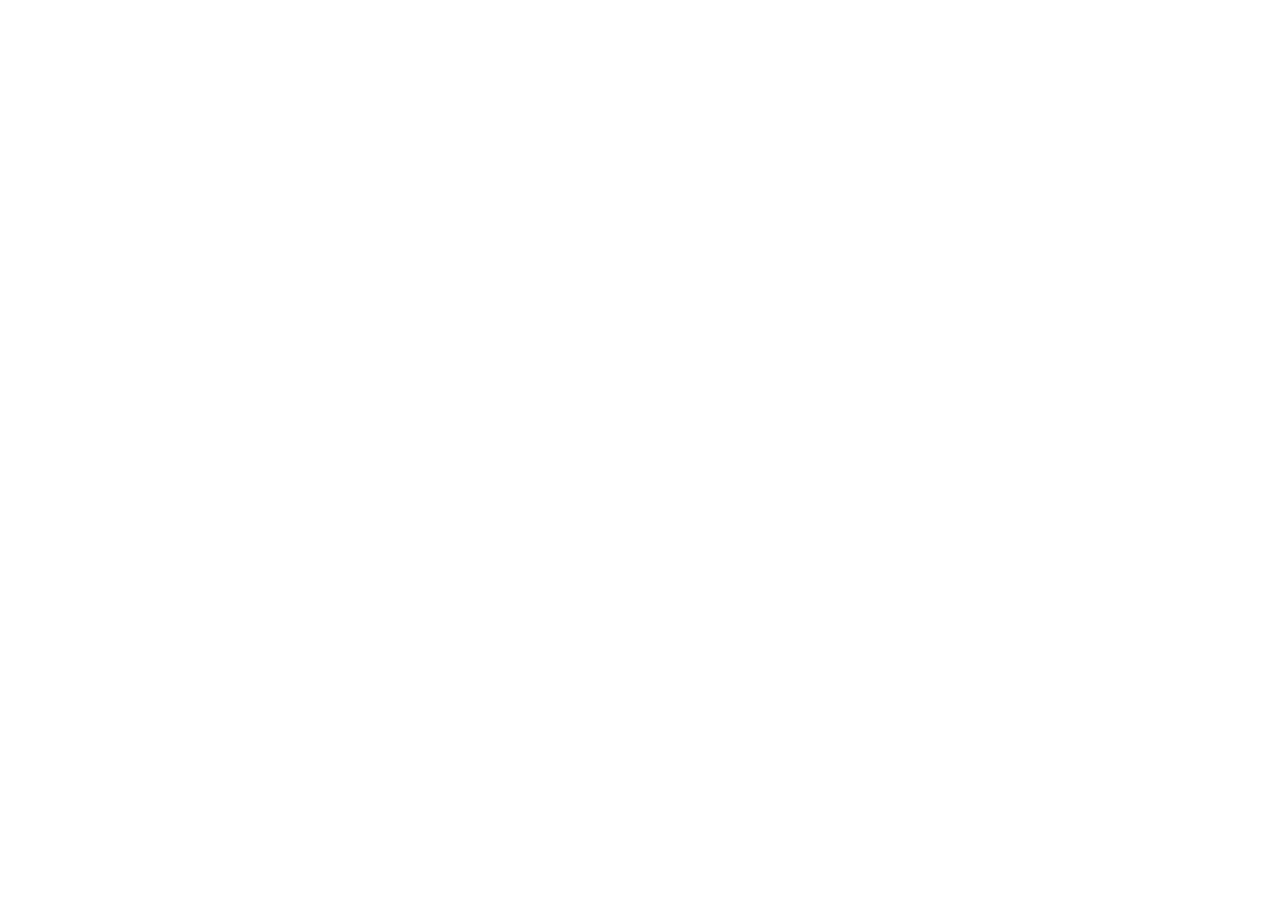
==== src/index.html @ f3f1547b "Initial commit" ====
<!DOCTYPE html>
<html lang="en">
<head>
    <meta charset="UTF-8">
    <meta http-equiv="X-UA-Compatible" content="IE=edge">
    <meta name="viewport" content="width=device-width, initial-scale=1.0">
    <link rel="stylesheet" href="fortawesome/fontawesome-free/css/all.css">    
    <title>Template</title>
</head>
<body>
    
</body>
</html>
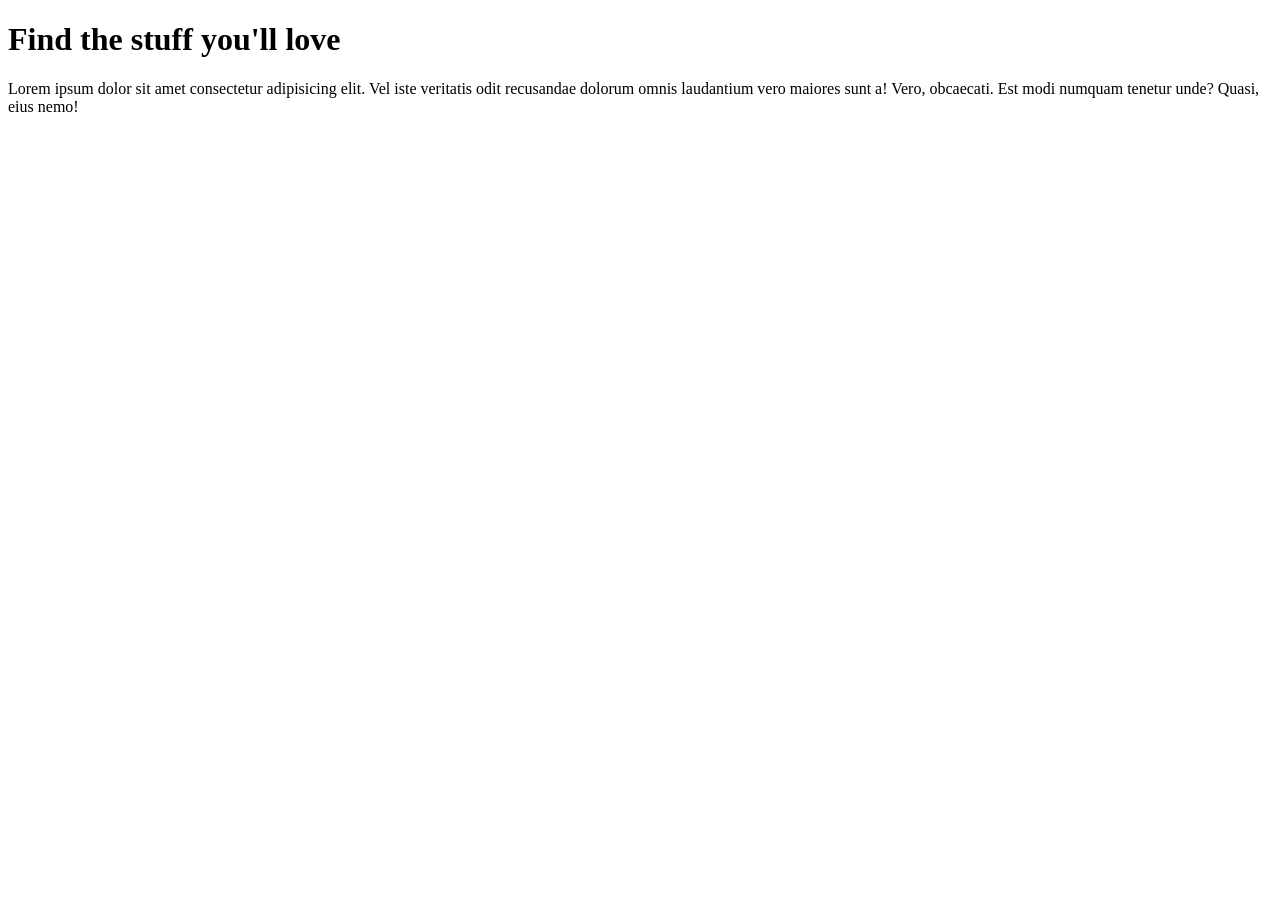
==== commit 84002755: "update project" ====
--- a/src/index.html
+++ b/src/index.html
@@ -8,6 +8,11 @@
     <title>Template</title>
 </head>
 <body>
-    
+    <div class="wrapper">
+        <div class="text-container">
+            <h1 class="title">Find the stuff you'll love</h1>
+            <p class="text">Lorem ipsum dolor sit amet consectetur adipisicing elit. Vel iste veritatis odit recusandae dolorum omnis laudantium vero maiores sunt a! Vero, obcaecati. Est modi numquam tenetur unde? Quasi, eius nemo!</p>
+        </div>
+    </div>    
 </body>
 </html>
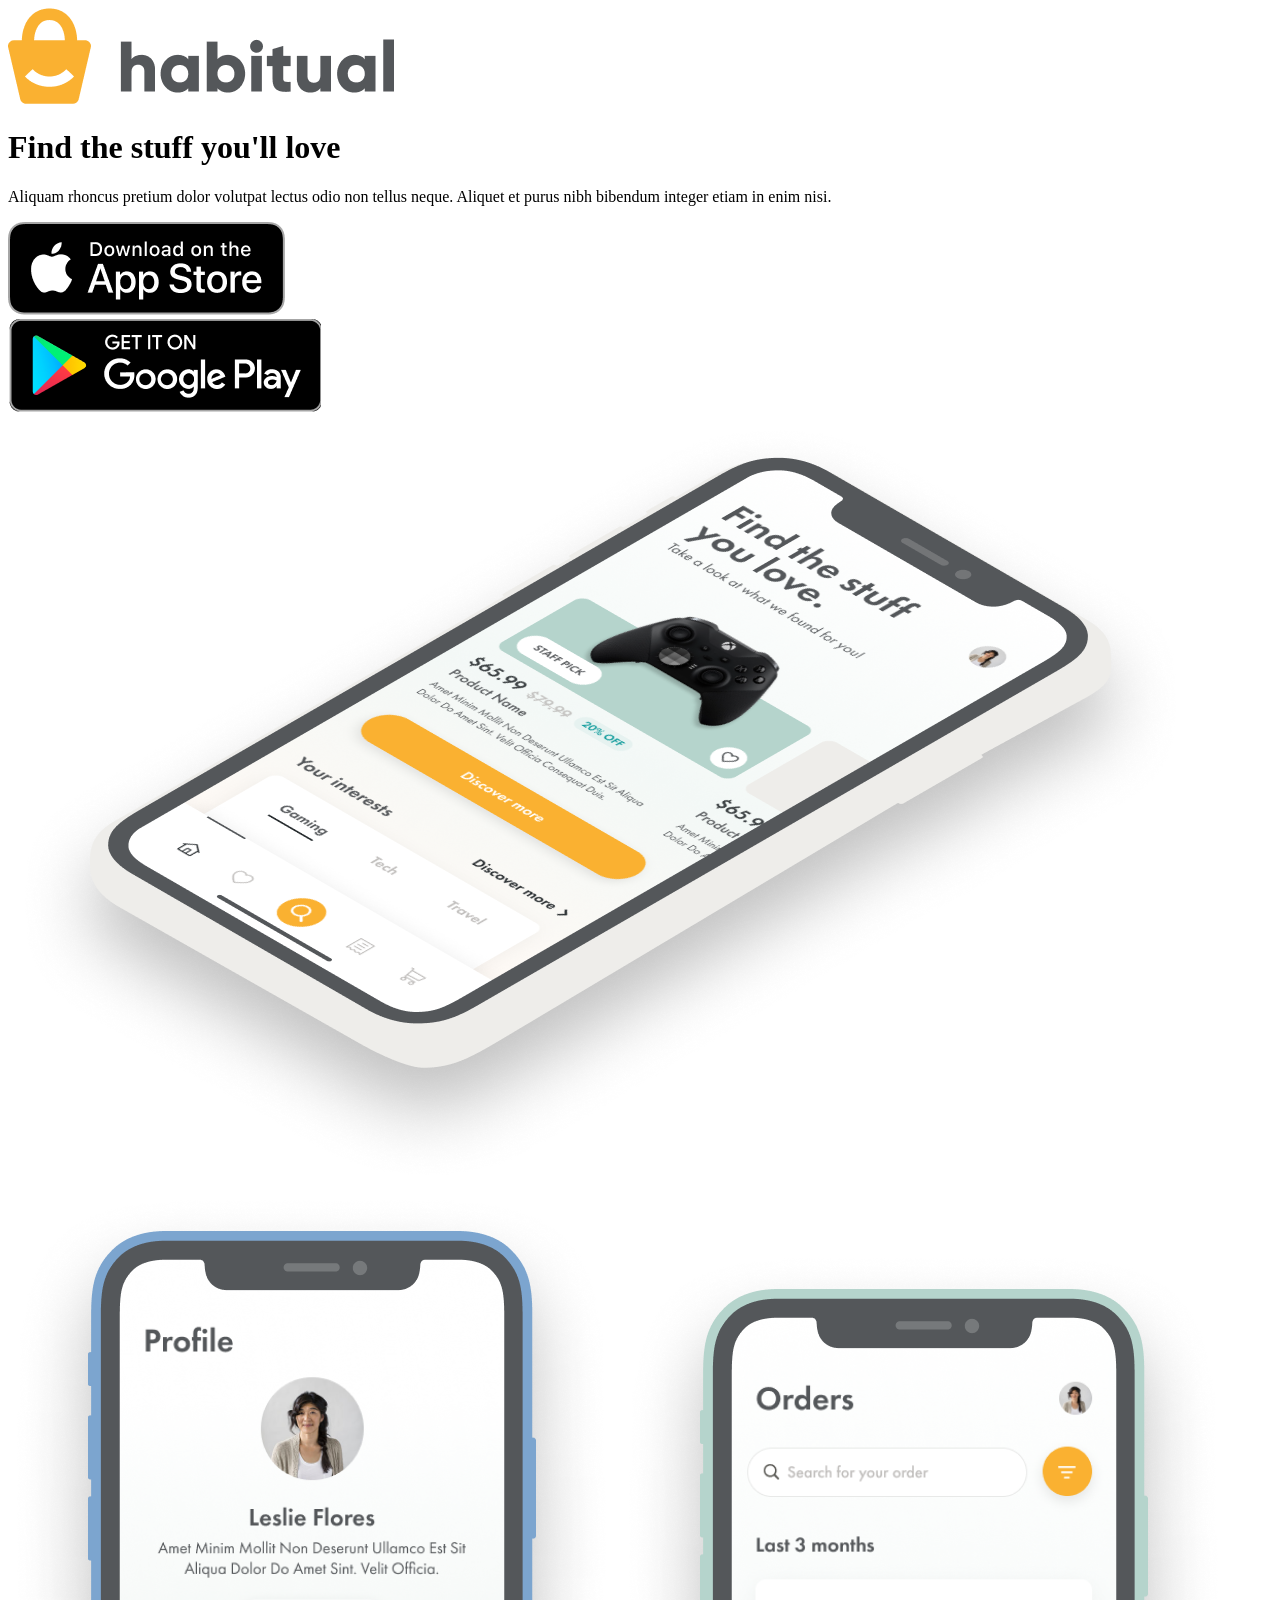
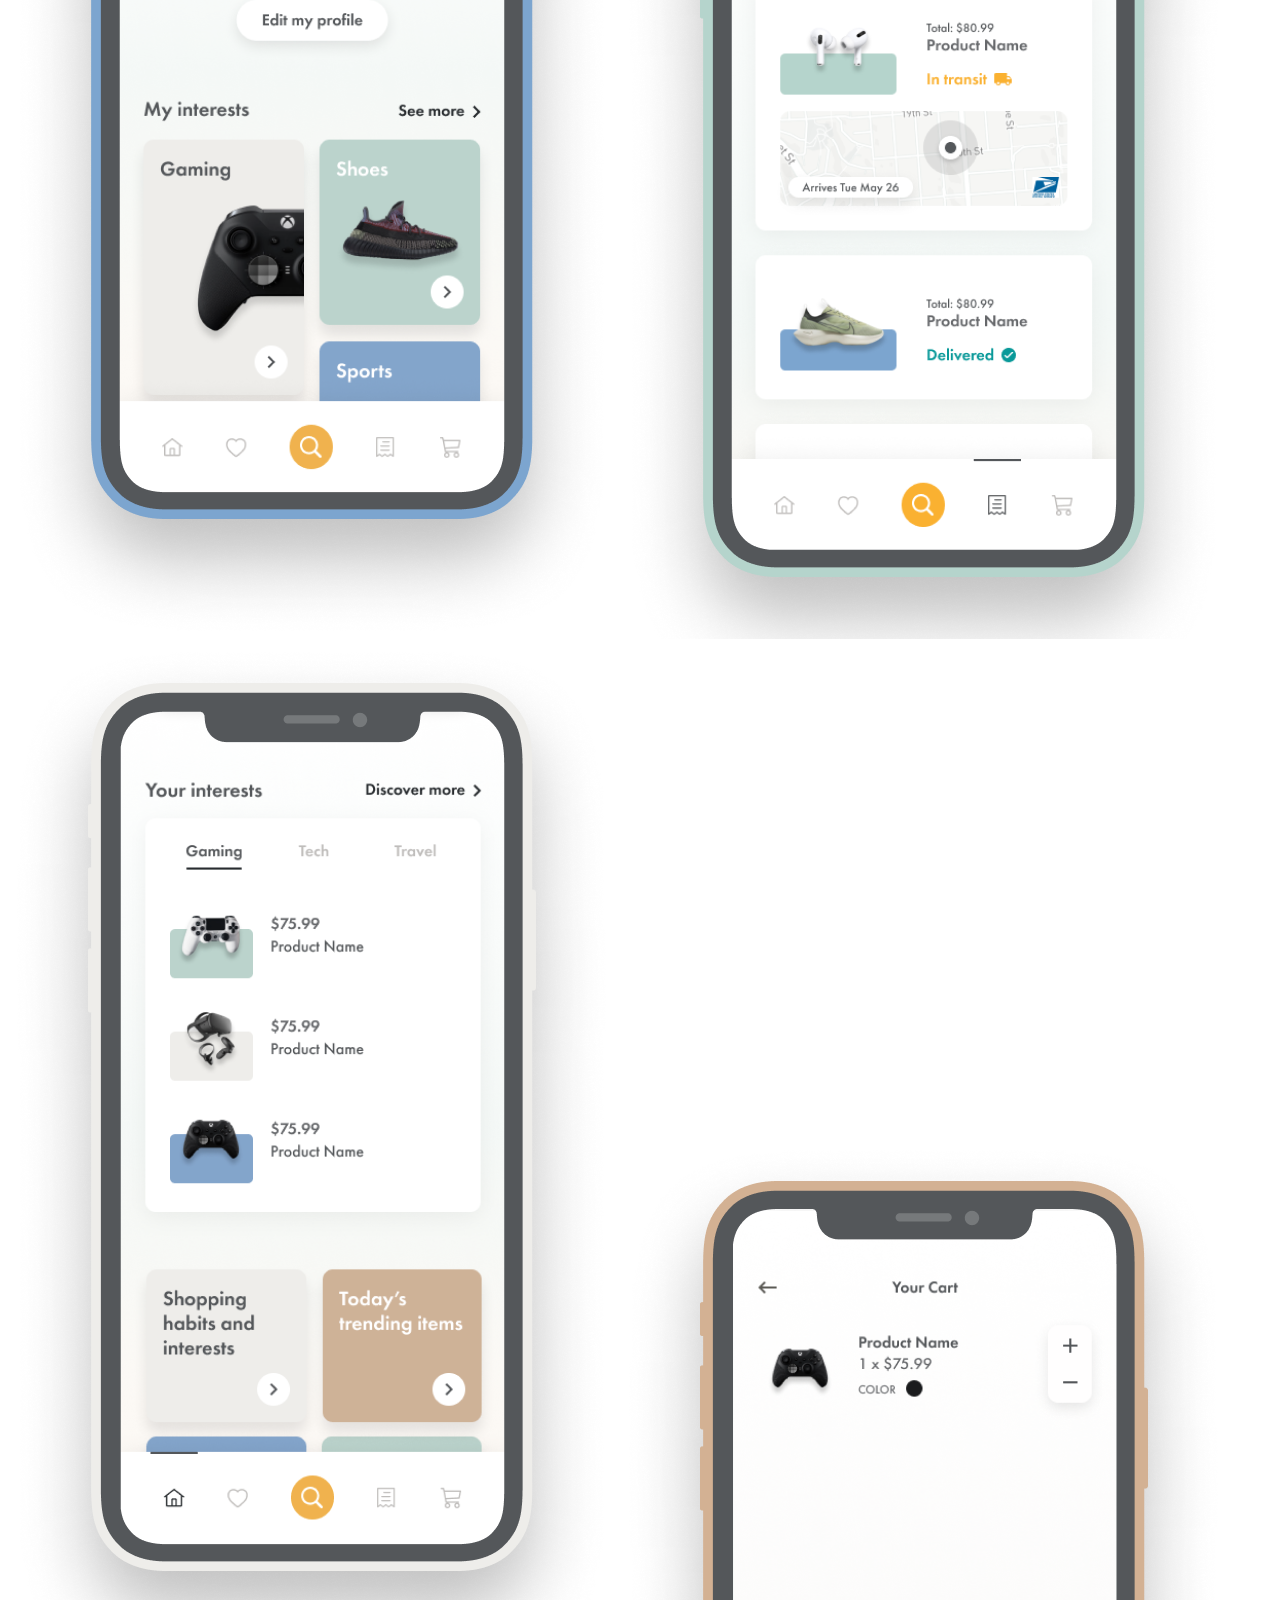
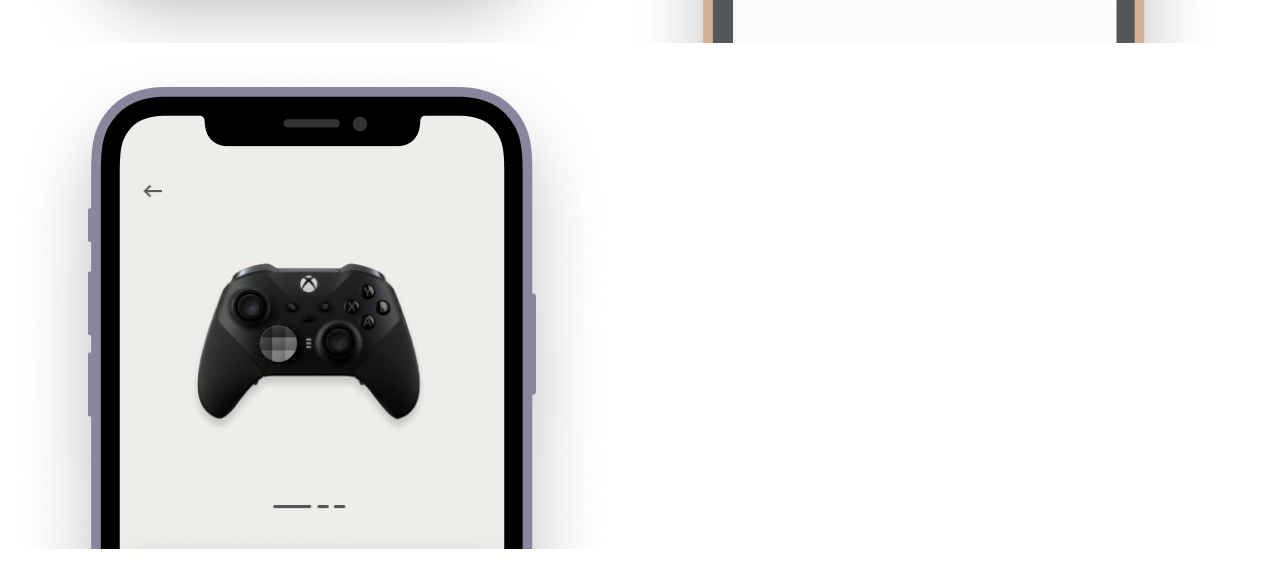
==== commit a42d81c8: "update project" ====
--- a/src/index.html
+++ b/src/index.html
@@ -5,14 +5,40 @@
     <meta http-equiv="X-UA-Compatible" content="IE=edge">
     <meta name="viewport" content="width=device-width, initial-scale=1.0">
     <link rel="stylesheet" href="fortawesome/fontawesome-free/css/all.css">    
-    <title>Template</title>
+    <title>Splash Page</title>
 </head>
 <body>
     <div class="wrapper">
+        <!-- Brand logo -->
+        <img src="./assets/images/habitual-branding.png" alt="Habiltal Logo">
+        <!-- Title & text -->
         <div class="text-container">
             <h1 class="title">Find the stuff you'll love</h1>
-            <p class="text">Lorem ipsum dolor sit amet consectetur adipisicing elit. Vel iste veritatis odit recusandae dolorum omnis laudantium vero maiores sunt a! Vero, obcaecati. Est modi numquam tenetur unde? Quasi, eius nemo!</p>
+            <p class="text">Aliquam rhoncus pretium dolor volutpat lectus odio non tellus neque. Aliquet et purus nibh bibendum integer etiam in enim nisi.</p>
+            <div class="app-store-btn">
+                <a href="https://apple.com" target="_blank">
+                    <img src="./assets/images/app-store-button.png" alt="Apple Store">
+                </a>
+            </div>
+
+            <div class="google-play-btn">
+                <a href="https://play.google.com" target="_blank">
+                    <img src="./assets/images/google-play-button.png" alt="Google Play">
+                </a>
+            </div>
         </div>
+
+        <!-- Main Image -->
+        <div class="main-image-container">
+            <img src="./assets/images/main-image.png" alt="Landing Page Mockup">
+        </div>
+
+        <!-- Images -->
+        <img src="./assets/images/profile.png" alt="Profile" class="profile-img">
+        <img src="./assets/images/orders.png" alt="Orders" class="orders-img">
+        <img src="./assets/images/home.png" alt="Home Mockup" class="home-img">
+        <img src="./assets/images/cart.png" alt="Cart Mockup" class="cart-img">
+        <img src="./assets/images/product.png" alt="Product Mockup" class="product-img">
     </div>    
 </body>
 </html>
